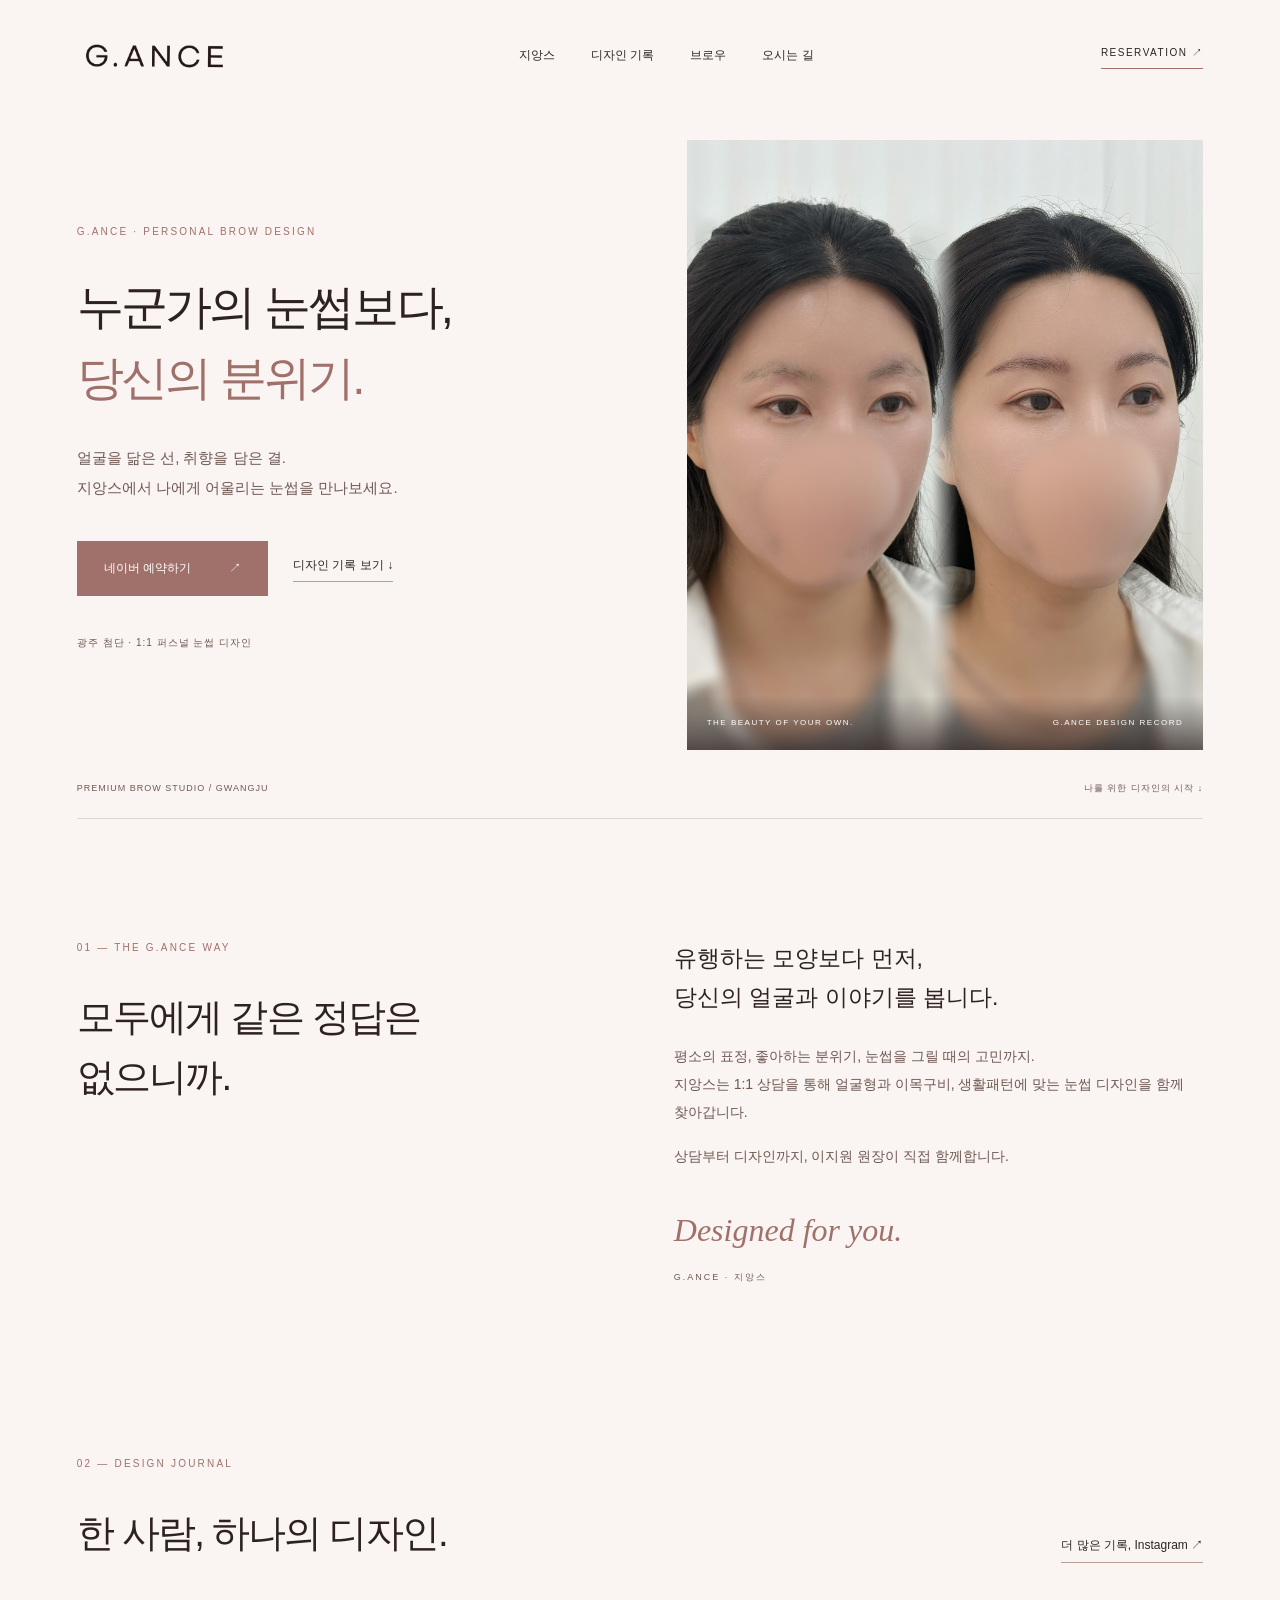
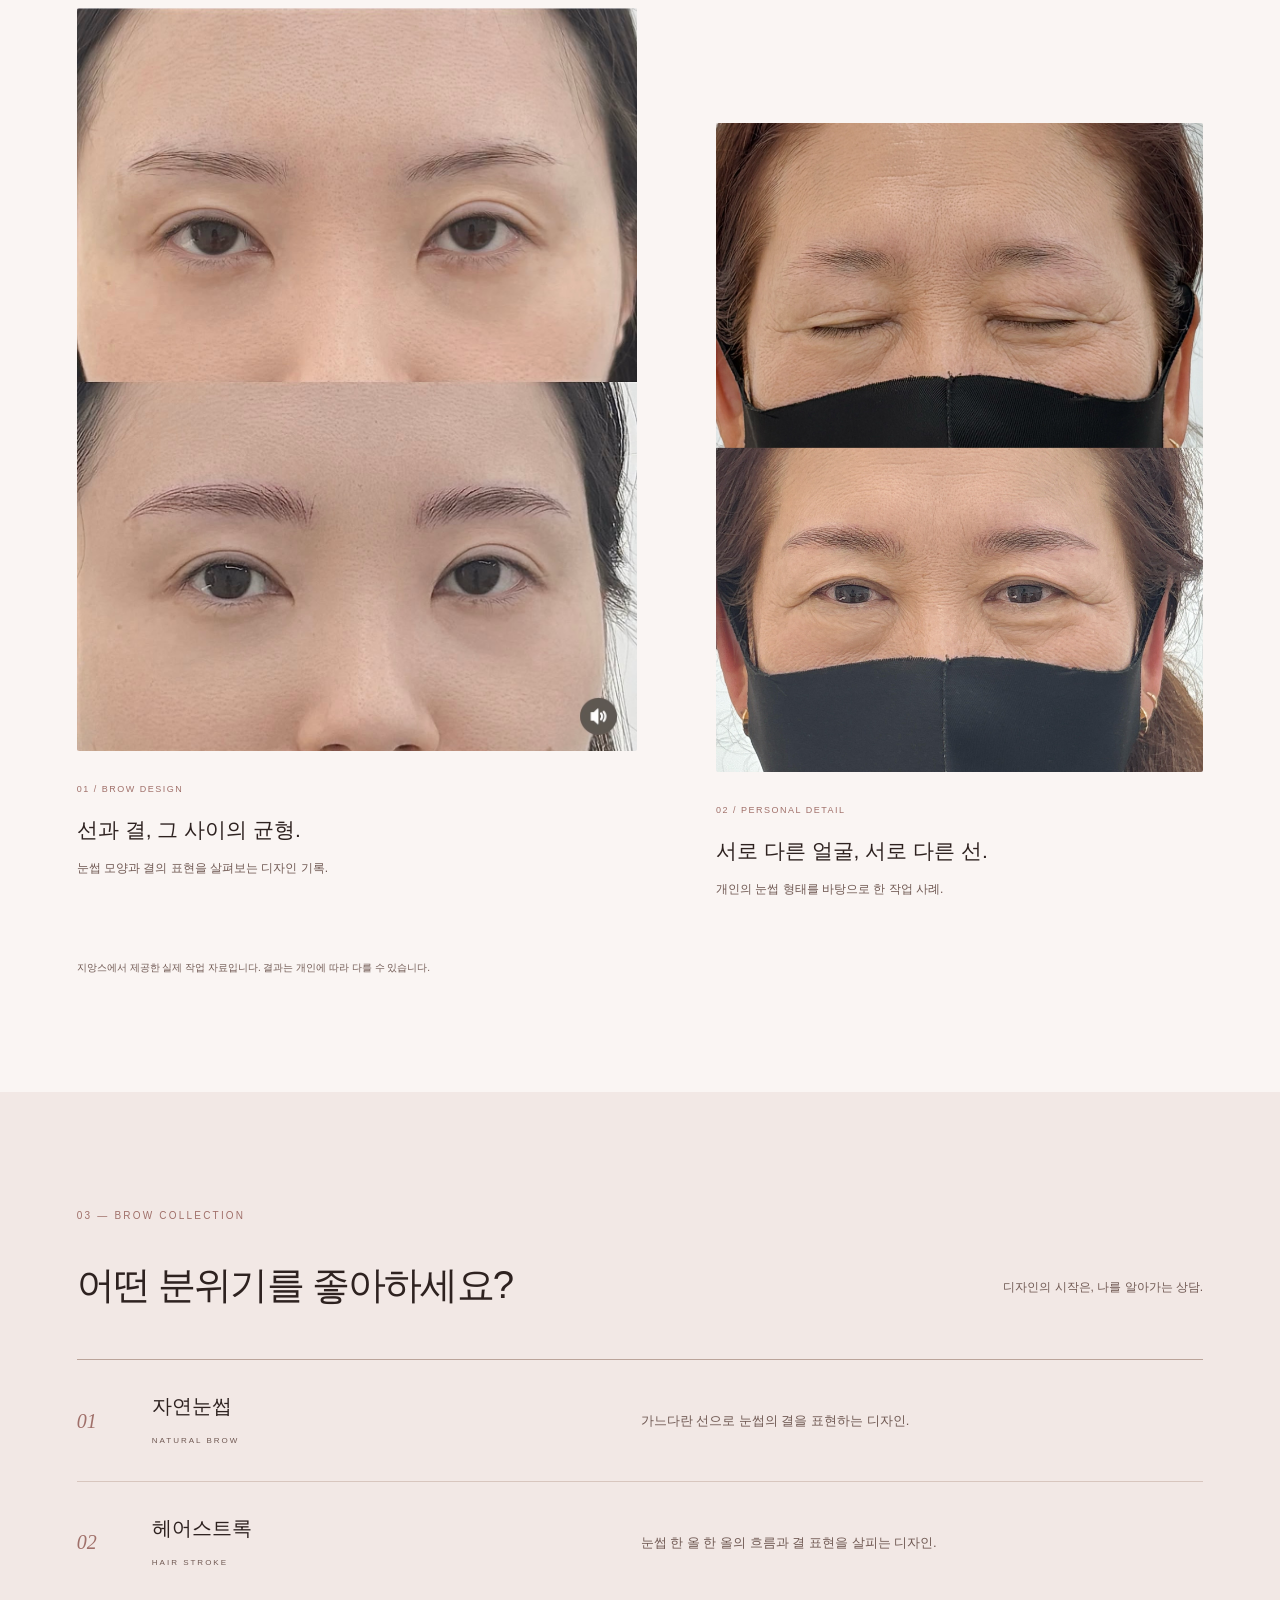
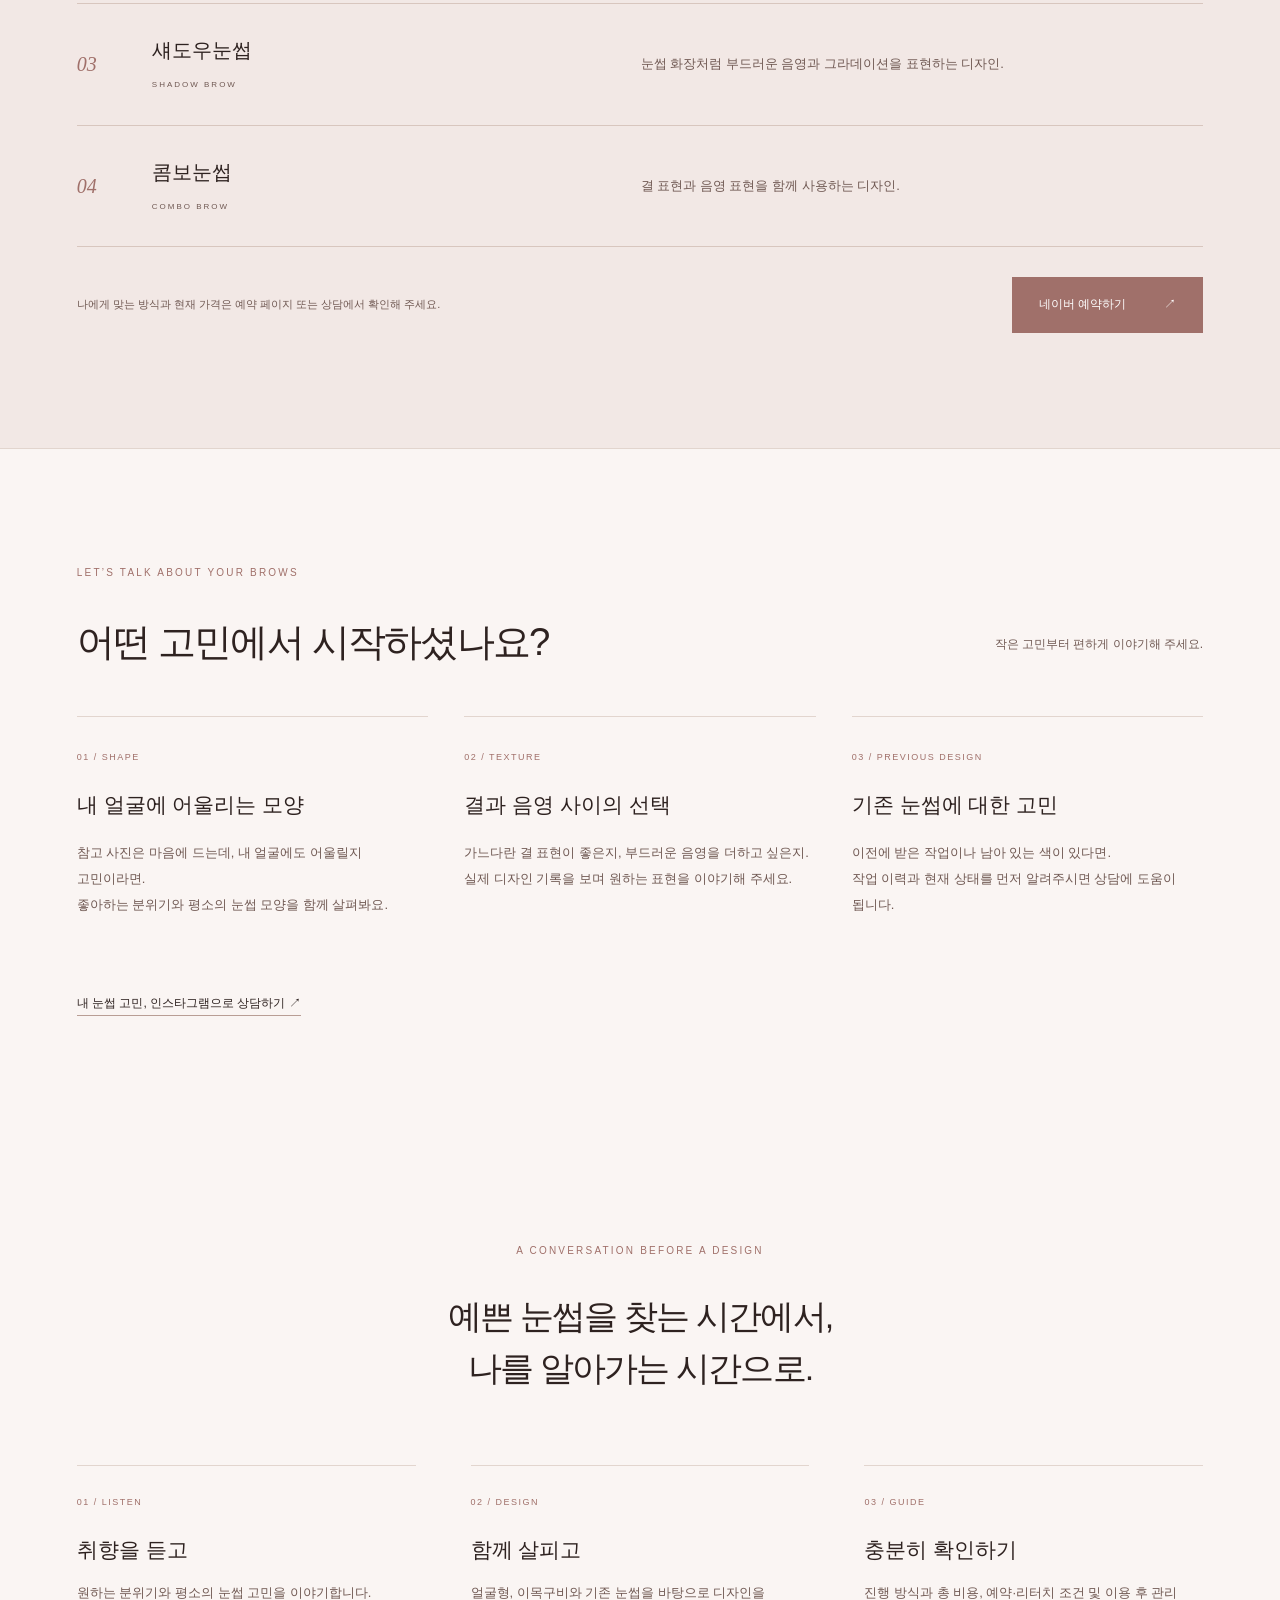
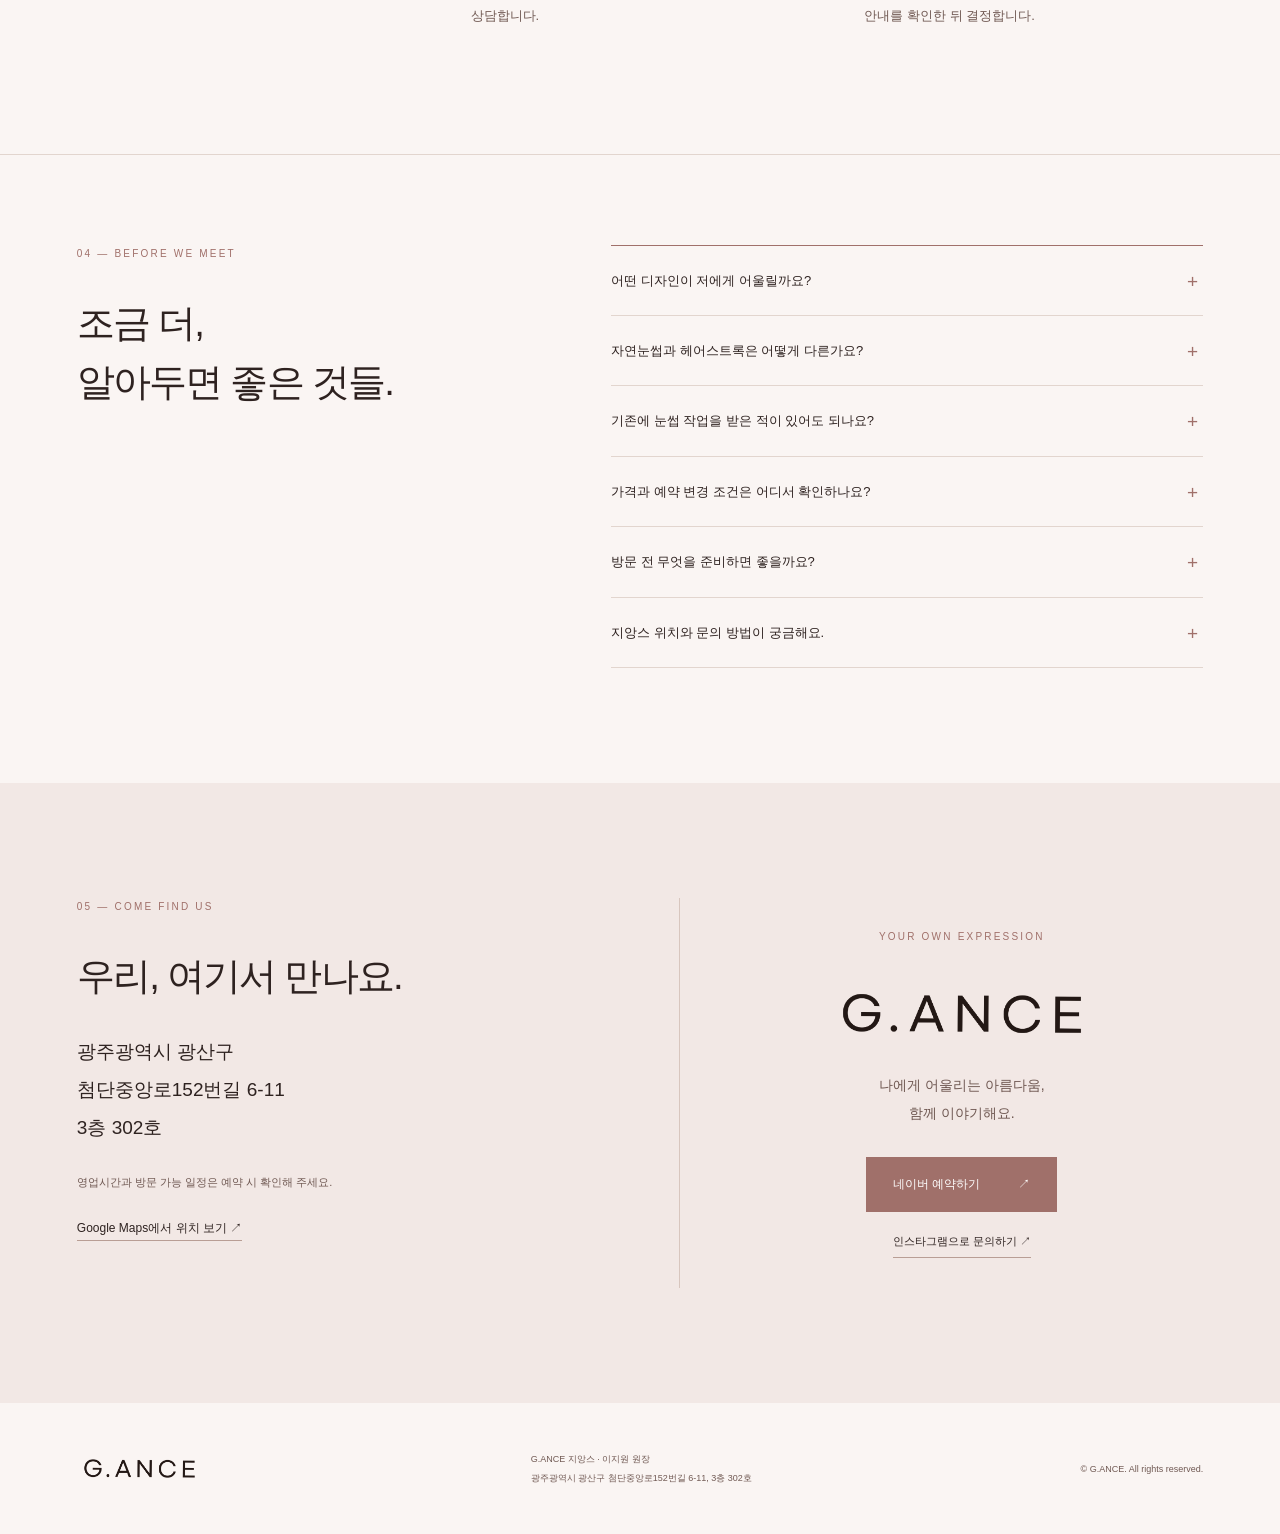
==== index.html @ 820ad2fe "Add G.ANCE website with Netlify deployment configuration" ====
<!doctype html>
<html lang="ko">
<head>
  <meta charset="utf-8">
  <meta name="viewport" content="width=device-width, initial-scale=1">
  <title>G.ANCE 지앙스 | 광주 첨단 눈썹 디자인</title>
  <meta name="description" content="광주광역시 광산구 첨단지구의 눈썹 디자인 브랜드 G.ANCE(지앙스). 자연눈썹·헤어스트록 등 디자인 소개와 실제 작업 기록, 네이버 예약 및 방문 안내를 확인하세요.">
  <!-- 공개 주소 변경 시 scripts/configure.mjs 실행 후 배포 파일 재생성 -->
  <link rel="canonical" href="https://beautiful-dasik-9523c8.netlify.app/">
  <meta property="og:type" content="website">
  <meta property="og:locale" content="ko_KR">
  <meta property="og:site_name" content="G.ANCE 지앙스">
  <meta property="og:title" content="G.ANCE 지앙스 | 광주 첨단 눈썹 디자인">
  <meta property="og:description" content="누군가의 눈썹보다, 당신의 분위기. 광주 첨단 지앙스의 실제 작업 기록과 1:1 디자인 상담 안내.">
  <meta property="og:url" content="https://beautiful-dasik-9523c8.netlify.app/">
  <meta name="twitter:card" content="summary">
  <meta name="twitter:title" content="G.ANCE 지앙스 | 광주 첨단 눈썹 디자인">
  <meta name="twitter:description" content="광주 첨단 지앙스의 브랜드 소개와 위치, 문의 안내.">
  <meta name="theme-color" content="#faf5f3">
  <link rel="icon" href="assets/images/favicon.svg" type="image/svg+xml">
  <link rel="stylesheet" href="css/style.css">
  <script src="js/main.js" defer></script>
  <script type="application/ld+json">
  {"@context":"https://schema.org","@type":"BeautySalon","name":"지앙스","alternateName":"G.ANCE","url":"https://beautiful-dasik-9523c8.netlify.app/","description":"광주광역시 광산구 첨단지구에 위치한 눈썹 디자인 및 관련 뷰티 서비스 브랜드.","address":{"@type":"PostalAddress","streetAddress":"첨단중앙로152번길 6-11, 3층 302호","addressLocality":"광산구","addressRegion":"광주광역시","addressCountry":"KR"},"sameAs":["https://www.instagram.com/g.ance_/"]}
  </script>
</head>
<body>
<a class="skip" href="#main">본문 바로가기</a>
<header class="header"><a class="wordmark" href="#" aria-label="지앙스 처음으로"><img src="assets/images/logo.png" width="1919" height="318" alt="G.ANCE 지앙스"></a><nav aria-label="주 메뉴"><a href="#about">지앙스</a><a href="#portfolio">디자인 기록</a><a href="#services">브로우</a><a href="#location">오시는 길</a></nav><a class="header-contact" href="https://m.booking.naver.com/booking/13/bizes/1305222/items/6423358" target="_blank" rel="noopener noreferrer">RESERVATION ↗</a></header>
<main id="main">
<section class="hero" aria-labelledby="hero-title"><div class="hero-copy"><p class="eyebrow">G.ANCE · PERSONAL BROW DESIGN</p><h1 id="hero-title">누군가의 눈썹보다,<br><em>당신의 분위기.</em></h1><p class="hero-intro">얼굴을 닮은 선, 취향을 담은 결.<br>지앙스에서 나에게 어울리는 눈썹을 만나보세요.</p><div class="hero-actions"><a class="button dark" href="https://m.booking.naver.com/booking/13/bizes/1305222/items/6423358" target="_blank" rel="noopener noreferrer">네이버 예약하기 <span aria-hidden="true">↗</span></a><a class="text-link" href="#portfolio">디자인 기록 보기 ↓</a></div><p class="hero-location">광주 첨단 · 1:1 퍼스널 눈썹 디자인</p></div><figure class="hero-photo"><img src="assets/images/brow-portrait.jpg" width="3442" height="4590" alt="지앙스 제공 고객 눈썹 디자인 비교 사진, 왼쪽과 오른쪽의 눈썹 모양과 결" fetchpriority="high"><figcaption><span>THE BEAUTY OF YOUR OWN.</span><span>G.ANCE DESIGN RECORD</span></figcaption></figure><div class="hero-bottom"><span>PREMIUM BROW STUDIO / GWANGJU</span><a href="#about">나를 위한 디자인의 시작 ↓</a></div></section>
<section class="section about" id="about" aria-labelledby="about-title"><div><p class="eyebrow">01 — THE G.ANCE WAY</p><h2 id="about-title">모두에게 같은 정답은<br>없으니까.</h2></div><div class="about-body"><p class="lead">유행하는 모양보다 먼저,<br>당신의 얼굴과 이야기를 봅니다.</p><p>평소의 표정, 좋아하는 분위기, 눈썹을 그릴 때의 고민까지.<br>지앙스는 1:1 상담을 통해 얼굴형과 이목구비, 생활패턴에 맞는 눈썹 디자인을 함께 찾아갑니다.</p><p>상담부터 디자인까지, 이지원 원장이 직접 함께합니다.</p><div class="about-sign">Designed for you.<span>G.ANCE · 지앙스</span></div></div></section>
<section class="section portfolio" id="portfolio" aria-labelledby="portfolio-title"><div class="section-heading"><div><p class="eyebrow">02 — DESIGN JOURNAL</p><h2 id="portfolio-title">한 사람, 하나의 디자인.</h2></div><a class="text-link" href="https://www.instagram.com/g.ance_/" target="_blank" rel="noopener noreferrer">더 많은 기록, Instagram ↗</a></div><div class="gallery"><figure class="gallery-main"><img src="assets/images/brow-main.jpg" width="1179" height="1565" alt="지앙스 제공 눈썹 디자인 비교 기록, 위아래 사진에서 확인하는 눈썹 형태와 결" loading="lazy"><figcaption><span>01 / BROW DESIGN</span><h3>선과 결, 그 사이의 균형.</h3><p>눈썹 모양과 결의 표현을 살펴보는 디자인 기록.</p></figcaption></figure><figure class="gallery-secondary"><img src="assets/images/brow-detail.jpg" width="3442" height="4590" alt="지앙스 제공 눈썹 디자인 비교 기록, 위아래 고객 사진에 담긴 눈썹 모양" loading="lazy"><figcaption><span>02 / PERSONAL DETAIL</span><h3>서로 다른 얼굴, 서로 다른 선.</h3><p>개인의 눈썹 형태를 바탕으로 한 작업 사례.</p></figcaption></figure></div><p class="section-note">지앙스에서 제공한 실제 작업 자료입니다. 결과는 개인에 따라 다를 수 있습니다.</p></section>
<section class="services-band"><div class="section services" id="services" aria-labelledby="services-title"><div class="section-heading"><div><p class="eyebrow">03 — BROW COLLECTION</p><h2 id="services-title">어떤 분위기를 좋아하세요?</h2></div><p>디자인의 시작은, 나를 알아가는 상담.</p></div><div class="service-list"><article><span class="service-number">01</span><div><h3>자연눈썹</h3><span class="service-en">NATURAL BROW</span></div><p>가느다란 선으로 눈썹의 결을 표현하는 디자인.</p></article><article><span class="service-number">02</span><div><h3>헤어스트록</h3><span class="service-en">HAIR STROKE</span></div><p>눈썹 한 올 한 올의 흐름과 결 표현을 살피는 디자인.</p></article><article><span class="service-number">03</span><div><h3>섀도우눈썹</h3><span class="service-en">SHADOW BROW</span></div><p>눈썹 화장처럼 부드러운 음영과 그라데이션을 표현하는 디자인.</p></article><article><span class="service-number">04</span><div><h3>콤보눈썹</h3><span class="service-en">COMBO BROW</span></div><p>결 표현과 음영 표현을 함께 사용하는 디자인.</p></article></div><div class="service-bottom"><p>나에게 맞는 방식과 현재 가격은 예약 페이지 또는 상담에서 확인해 주세요.</p><a class="button dark" href="https://m.booking.naver.com/booking/13/bizes/1305222/items/6423358" target="_blank" rel="noopener noreferrer">네이버 예약하기 <span aria-hidden="true">↗</span></a></div></div></section>
<section class="section consultation" aria-labelledby="consultation-title"><div class="section-heading"><div><p class="eyebrow">LET’S TALK ABOUT YOUR BROWS</p><h2 id="consultation-title">어떤 고민에서 시작하셨나요?</h2></div><p>작은 고민부터 편하게 이야기해 주세요.</p></div><div class="concern-grid"><article><span>01 / SHAPE</span><h3>내 얼굴에 어울리는 모양</h3><p>참고 사진은 마음에 드는데, 내 얼굴에도 어울릴지 고민이라면.<br>좋아하는 분위기와 평소의 눈썹 모양을 함께 살펴봐요.</p></article><article><span>02 / TEXTURE</span><h3>결과 음영 사이의 선택</h3><p>가느다란 결 표현이 좋은지, 부드러운 음영을 더하고 싶은지.<br>실제 디자인 기록을 보며 원하는 표현을 이야기해 주세요.</p></article><article><span>03 / PREVIOUS DESIGN</span><h3>기존 눈썹에 대한 고민</h3><p>이전에 받은 작업이나 남아 있는 색이 있다면.<br>작업 이력과 현재 상태를 먼저 알려주시면 상담에 도움이 됩니다.</p></article></div><a class="text-link" href="https://www.instagram.com/g.ance_/" target="_blank" rel="noopener noreferrer">내 눈썹 고민, 인스타그램으로 상담하기 ↗</a></section>
<section class="section approach" aria-labelledby="approach-title"><p class="eyebrow">A CONVERSATION BEFORE A DESIGN</p><h2 id="approach-title">예쁜 눈썹을 찾는 시간에서,<br>나를 알아가는 시간으로.</h2><div class="steps"><article><span>01 / LISTEN</span><h3>취향을 듣고</h3><p>원하는 분위기와 평소의 눈썹 고민을 이야기합니다.</p></article><article><span>02 / DESIGN</span><h3>함께 살피고</h3><p>얼굴형, 이목구비와 기존 눈썹을 바탕으로 디자인을 상담합니다.</p></article><article><span>03 / GUIDE</span><h3>충분히 확인하기</h3><p>진행 방식과 총 비용, 예약·리터치 조건 및 이용 후 관리 안내를 확인한 뒤 결정합니다.</p></article></div></section>
<section class="section faq" id="faq" aria-labelledby="faq-title"><div><p class="eyebrow">04 — BEFORE WE MEET</p><h2 id="faq-title">조금 더,<br>알아두면 좋은 것들.</h2></div><div class="faq-list"><details><summary>어떤 디자인이 저에게 어울릴까요?</summary><p>원하는 분위기와 평소 눈썹 고민을 알려주세요. 얼굴형과 이목구비, 기존 눈썹을 함께 살펴 1:1 상담으로 디자인을 제안합니다.</p></details><details><summary>자연눈썹과 헤어스트록은 어떻게 다른가요?</summary><p>지앙스의 서비스 안내에서는 모두 결을 표현하는 디자인으로 소개합니다. 도구와 구체적인 표현 방식, 나에게 적합한 방식은 실제 작업 예시와 함께 상담에서 확인해 주세요.</p></details><details><summary>기존에 눈썹 작업을 받은 적이 있어도 되나요?</summary><p>기존 작업 이력과 현재 눈썹 상태를 상담 시 알려주세요. 가능 여부와 진행 범위는 상태를 확인한 후 안내받으실 수 있습니다.</p></details><details><summary>가격과 예약 변경 조건은 어디서 확인하나요?</summary><p>네이버 예약 페이지와 공식 인스타그램에서 현재 가격 및 예약 가능 일정을 확인해 주세요. 예약금, 변경·취소와 리터치 조건은 예약 확정 전에 확인해 주세요.</p></details><details><summary>방문 전 무엇을 준비하면 좋을까요?</summary><p>평소 눈썹 고민, 원하는 디자인 참고 사진과 기존 작업 이력을 정리해 주세요. 방문 전 준비사항과 예상 소요시간은 예약 시 문의하실 수 있습니다.</p></details><details><summary>지앙스 위치와 문의 방법이 궁금해요.</summary><p>광주광역시 광산구 첨단중앙로152번길 6-11, 3층 302호입니다. 네이버 예약 또는 인스타그램 @g.ance_ DM으로 연락하실 수 있습니다. 방문 전 운영 일정을 확인해 주세요.</p></details></div></section>
<section class="location-band"><div class="section location" id="location" aria-labelledby="location-title"><div><p class="eyebrow">05 — COME FIND US</p><h2 id="location-title">우리, 여기서 만나요.</h2><address>광주광역시 광산구<br>첨단중앙로152번길 6-11<br><strong>3층 302호</strong></address><p class="visit-note">영업시간과 방문 가능 일정은 예약 시 확인해 주세요.</p><a class="text-link" href="https://www.google.com/maps/place/지앙스/" target="_blank" rel="noopener noreferrer">Google Maps에서 위치 보기 ↗</a></div><div class="visit-panel"><p class="eyebrow">YOUR OWN EXPRESSION</p><img src="assets/images/logo.png" width="1919" height="318" alt="G.ANCE"><p>나에게 어울리는 아름다움,<br>함께 이야기해요.</p><a class="button dark" href="https://m.booking.naver.com/booking/13/bizes/1305222/items/6423358" target="_blank" rel="noopener noreferrer">네이버 예약하기 <span aria-hidden="true">↗</span></a><a class="text-link" href="https://www.instagram.com/g.ance_/" target="_blank" rel="noopener noreferrer">인스타그램으로 문의하기 ↗</a></div></div></section>
</main><footer><a class="wordmark" href="#" aria-label="지앙스 처음으로"><img src="assets/images/logo.png" width="1919" height="318" alt="G.ANCE 지앙스"></a><div><p>G.ANCE 지앙스 · 이지원 원장</p><p>광주광역시 광산구 첨단중앙로152번길 6-11, 3층 302호</p></div><span>© G.ANCE. All rights reserved.</span></footer><div class="mobile-contact"><a href="https://www.instagram.com/g.ance_/" target="_blank" rel="noopener noreferrer">상담 문의 ↗</a><a href="https://m.booking.naver.com/booking/13/bizes/1305222/items/6423358" target="_blank" rel="noopener noreferrer">네이버 예약 ↗</a></div>
</body>
</html>
---- css/style.css ----
:root{--paper:#faf5f3;--ink:#2e2220;--muted:#705953;--line:#e2d5ce;--rose:#a0706a;--blush:#f2e8e5}*{box-sizing:border-box}html{scroll-behavior:smooth;scroll-padding-top:30px}body{margin:0;background:var(--paper);color:var(--ink);font-family:-apple-system,BlinkMacSystemFont,"Apple SD Gothic Neo","Malgun Gothic",sans-serif;line-height:1.8;word-break:keep-all;-webkit-font-smoothing:antialiased}a{color:inherit;text-decoration:none}a:hover{text-decoration:underline;text-underline-offset:6px}a:focus-visible,summary:focus-visible{outline:2px solid var(--rose);outline-offset:6px}img{display:block;max-width:100%;height:auto}.skip{position:fixed;top:-100px;left:20px;background:var(--ink);color:white;padding:10px;z-index:10}.skip:focus{top:10px}.header{max-width:1600px;margin:auto;min-height:112px;padding:28px 6%;display:flex;align-items:center;justify-content:space-between;gap:32px}.wordmark{display:block;width:155px;flex-shrink:0}.header nav{display:flex;gap:36px;font-size:12px}.header-contact{font-size:10px;letter-spacing:1.5px;border-bottom:1px solid var(--rose);padding-bottom:6px}.hero{max-width:1600px;margin:auto;padding:28px 6% 0;display:grid;grid-template-columns:1.05fr 1fr;gap:30px 6%}.hero-copy{align-self:center;padding:50px 0 65px}.eyebrow{font-size:10px;letter-spacing:2.2px;color:var(--rose);font-weight:500;margin:0 0 30px}h1{font-size:clamp(35px,3.7vw,58px);font-weight:400;line-height:1.5;letter-spacing:-2.8px;margin:0 0 30px}h1 em{font-style:normal;color:var(--rose)}.hero-intro{font-size:15px;color:var(--muted);line-height:2}.hero-actions{display:flex;align-items:center;gap:25px;margin-top:38px}.button{display:inline-flex;align-items:center;justify-content:space-between;gap:38px;padding:16px 26px;font-size:12px;border:1px solid var(--rose);transition:background .2s}.dark{background:var(--rose);color:#fff}.dark:hover{background:#865b56;text-decoration:none}.text-link{font-size:12px;border-bottom:1px solid #b99e95;padding-bottom:5px}.hero-location{margin:38px 0 0;font-size:10px;color:var(--muted);letter-spacing:1px}.hero-photo{margin:0;position:relative;background:var(--blush)}.hero-photo>img{width:100%;height:610px;object-fit:cover}.hero-photo figcaption{position:absolute;bottom:0;left:0;right:0;display:flex;justify-content:space-between;gap:10px;padding:20px;color:#fff;font-size:8px;letter-spacing:1.5px;background:linear-gradient(transparent,#2e2220b3)}.hero-bottom{grid-column:1/-1;display:flex;justify-content:space-between;border-bottom:1px solid var(--line);font-size:9px;letter-spacing:1px;color:var(--muted);padding:0 0 22px}.section{max-width:1600px;margin:auto;padding:115px 6%}h2{font-size:clamp(29px,3vw,43px);line-height:1.55;font-weight:400;letter-spacing:-1.8px;margin:0 0 28px}h3{font-weight:400;font-size:20px;margin:0}p{margin:0 0 16px}.about{display:grid;grid-template-columns:1fr 1fr;gap:6%;padding-top:120px;padding-bottom:120px}.about-body>p{font-size:14px;line-height:2;color:var(--muted)}.about-body .lead{font-size:23px;color:var(--ink);line-height:1.7;margin-bottom:25px}.about-sign{font-family:Georgia,serif;font-size:32px;font-style:italic;margin-top:32px;color:var(--rose)}.about-sign span{display:block;font-family:Arial,sans-serif;font-size:9px;font-style:normal;letter-spacing:2px;margin-top:9px;color:var(--muted)}.portfolio{padding-top:50px}.section-heading{display:flex;justify-content:space-between;align-items:end;gap:30px;margin-bottom:45px}.section-heading h2{margin-bottom:0}.section-heading>p{font-size:12px;color:var(--muted)}.gallery{display:grid;grid-template-columns:1.15fr 1fr;gap:7%;align-items:start}.gallery figure{margin:0}.gallery-secondary{padding-top:115px}.gallery img{width:100%;border-radius:2px}.gallery figcaption{padding:22px 0}.gallery figcaption>span{font-size:9px;letter-spacing:1.5px;color:var(--rose)}.gallery h3{font-size:21px;margin:9px 0}.gallery p{font-size:12px;color:var(--muted)}.section-note{font-size:10px;color:var(--muted);margin:20px 0 0}.services-band,.location-band{background:var(--blush)}.service-list{border-top:1px solid #bba49a}.service-list article{display:grid;grid-template-columns:55px 1fr 1.2fr;gap:20px;padding:28px 0;border-bottom:1px solid #d8c6be;align-items:center}.service-number{font-family:Georgia,serif;font-style:italic;font-size:20px;color:var(--rose)}.service-en{font-size:8px;letter-spacing:2px;color:var(--muted)}.service-list p{font-size:13px;color:var(--muted);margin:0}.service-bottom{display:flex;justify-content:space-between;align-items:center;gap:30px;margin-top:30px}.service-bottom p{font-size:11px;color:var(--muted);margin:0}.approach{text-align:center;padding-top:110px;padding-bottom:110px}.approach h2{font-size:34px}.steps{display:grid;grid-template-columns:repeat(3,1fr);text-align:left;gap:55px;margin-top:70px}.steps article{border-top:1px solid var(--line);padding-top:20px}.steps span{font-size:9px;letter-spacing:1.5px;color:var(--rose)}.steps h3{font-size:21px;margin:16px 0 12px}.steps p{font-size:13px;color:var(--muted)}.faq{display:grid;grid-template-columns:1fr 1.3fr;gap:7%;border-top:1px solid var(--line);padding-top:90px}.faq-list{border-top:1px solid var(--rose)}details{border-bottom:1px solid var(--line)}summary{position:relative;list-style:none;cursor:pointer;font-size:13px;padding:23px 30px 23px 0}summary::-webkit-details-marker{display:none}summary:after{content:'+';position:absolute;right:5px;top:19px;font-size:19px;color:var(--rose)}details[open] summary:after{content:'−'}details p{font-size:12px;color:var(--muted);padding:0 25px 22px 0;margin:0}.location{display:grid;grid-template-columns:1fr 1fr;gap:7%}address{font-style:normal;font-size:19px;line-height:2}address strong{font-weight:400}.visit-note{font-size:11px;color:var(--muted);margin:26px 0 20px}.visit-panel{display:flex;align-items:center;justify-content:center;flex-direction:column;padding:30px 0 30px 40px;border-left:1px solid #d8c6be;text-align:center}.visit-panel img{width:270px;margin:15px 0 35px}.visit-panel>p:not(.eyebrow){font-size:14px;line-height:2;color:var(--muted);margin-bottom:30px}.visit-panel>.text-link{margin-top:20px;font-size:11px}footer{max-width:1600px;margin:auto;display:flex;align-items:center;justify-content:space-between;gap:30px;padding:45px 6%}footer .wordmark{width:125px}footer p,footer>span{font-size:9px;color:var(--muted);margin:3px 0}.mobile-contact{display:none}@media(min-width:1600px){.section,.hero,.header,footer{padding-left:96px;padding-right:96px}}@media(max-width:1000px){.header nav{gap:23px}.hero{gap:25px 4%}.hero-photo>img{height:530px}h1{font-size:40px}.hero-actions{flex-wrap:wrap;gap:18px}.section{padding-top:80px;padding-bottom:80px}.gallery{gap:35px}.gallery-secondary{padding-top:80px}.about-body .lead{font-size:21px}.steps{gap:30px}.service-list article{grid-template-columns:35px 1fr 1.2fr}}@media(max-width:650px){.header{min-height:80px;padding:24px 6%;flex-wrap:wrap;gap:22px}.wordmark{width:125px}.header-contact{font-size:8px;margin-left:auto}.header nav{order:3;width:100%;justify-content:space-between;font-size:11px;gap:12px;padding-top:12px;border-top:1px solid var(--line)}.hero{grid-template-columns:1fr;padding-top:10px;gap:28px}.hero-copy{padding:25px 0 8px}.eyebrow{font-size:8px;letter-spacing:1.7px;margin-bottom:23px}h1{font-size:39px;letter-spacing:-2px;margin-bottom:22px}.hero-intro{font-size:13px}.hero-actions{margin-top:25px;gap:20px}.button{padding:14px 20px;font-size:12px;gap:24px}.text-link{font-size:11px}.hero-location{margin-top:24px;font-size:9px}.hero-photo>img{height:auto;width:100%}.hero-photo figcaption{padding:15px;font-size:6px}.hero-bottom{font-size:7px;gap:20px;padding-bottom:18px;letter-spacing:.5px}.section{padding:65px 6%}.about,.faq,.location{grid-template-columns:1fr;gap:26px}h2{font-size:29px;letter-spacing:-1.3px}.about-body .lead{font-size:21px}.about-body>p{font-size:13px}.about-sign{font-size:28px}.portfolio{padding-top:20px}.section-heading{display:block;margin-bottom:28px}.section-heading>.text-link{display:inline-block;margin-top:20px}.section-heading>p{margin-top:18px}.gallery{grid-template-columns:1fr;gap:25px}.gallery-secondary{padding-top:0}.gallery img{max-height:none}.gallery h3{font-size:19px}.gallery figcaption{padding-top:16px}.service-list article{grid-template-columns:22px 1fr;gap:10px 20px;padding:24px 0}.service-list article>p{grid-column:2;font-size:12px;margin-top:5px}.service-list h3{font-size:19px}.service-bottom{display:block}.service-bottom .button{margin-top:22px}.approach h2{font-size:27px}.steps{grid-template-columns:1fr;gap:20px;margin-top:38px}.steps h3{font-size:20px;margin-top:9px}.steps p{font-size:12px}.faq h2 br{display:none}.faq{gap:15px}summary{font-size:12px}.location{gap:42px}.visit-panel{border-left:0;border-top:1px solid #d8c6be;padding:40px 0 0}.visit-panel img{width:220px}address{font-size:18px}footer{flex-wrap:wrap;padding:35px 6% 110px;gap:20px}footer .wordmark{width:105px}footer>div{flex-basis:100%;order:3}footer>span{font-size:8px}.mobile-contact{display:grid;grid-template-columns:1fr 1.5fr;position:fixed;bottom:0;left:0;right:0;z-index:5;background:var(--paper);box-shadow:0 -3px 20px #2e22200d}.mobile-contact a{text-align:center;font-size:12px;padding:15px 12px calc(15px + env(safe-area-inset-bottom))}.mobile-contact a:last-child{background:var(--rose);color:#fff}}@media(prefers-reduced-motion:reduce){html{scroll-behavior:auto}*{transition:none!important}}
/* Consultation content adapted from the supplied landing-page source. */
.consultation{border-top:1px solid var(--line)}
.concern-grid{display:grid;grid-template-columns:repeat(3,minmax(0,1fr));gap:36px;margin-bottom:30px}
.concern-grid article{padding:24px 0;border-top:1px solid var(--line)}
.concern-grid span{font-size:9px;letter-spacing:1.5px;color:var(--rose)}
.concern-grid h3{font-size:21px;margin:16px 0}
.concern-grid p{font-size:13px;line-height:2;color:var(--muted)}
@media(max-width:650px){.concern-grid{grid-template-columns:1fr;gap:0;margin-bottom:10px}.concern-grid h3{font-size:20px}.concern-grid p{font-size:12px}}
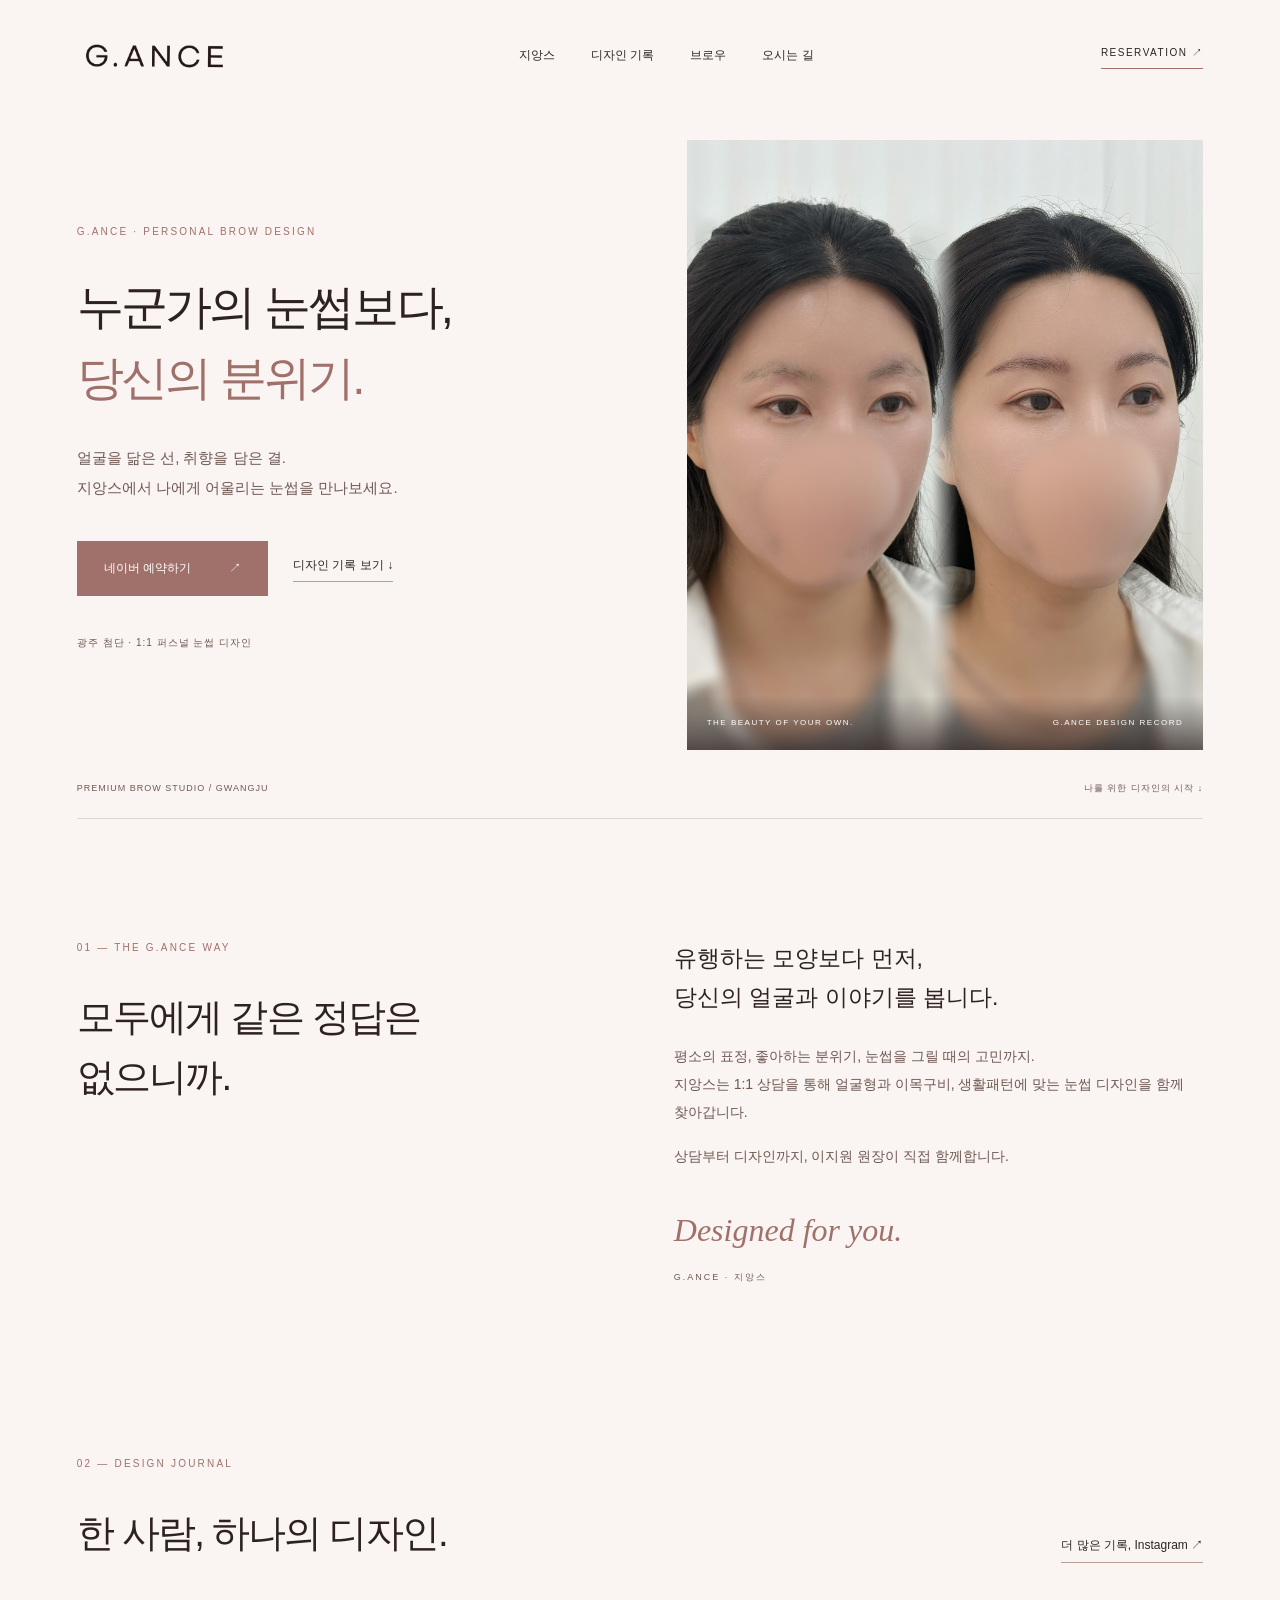
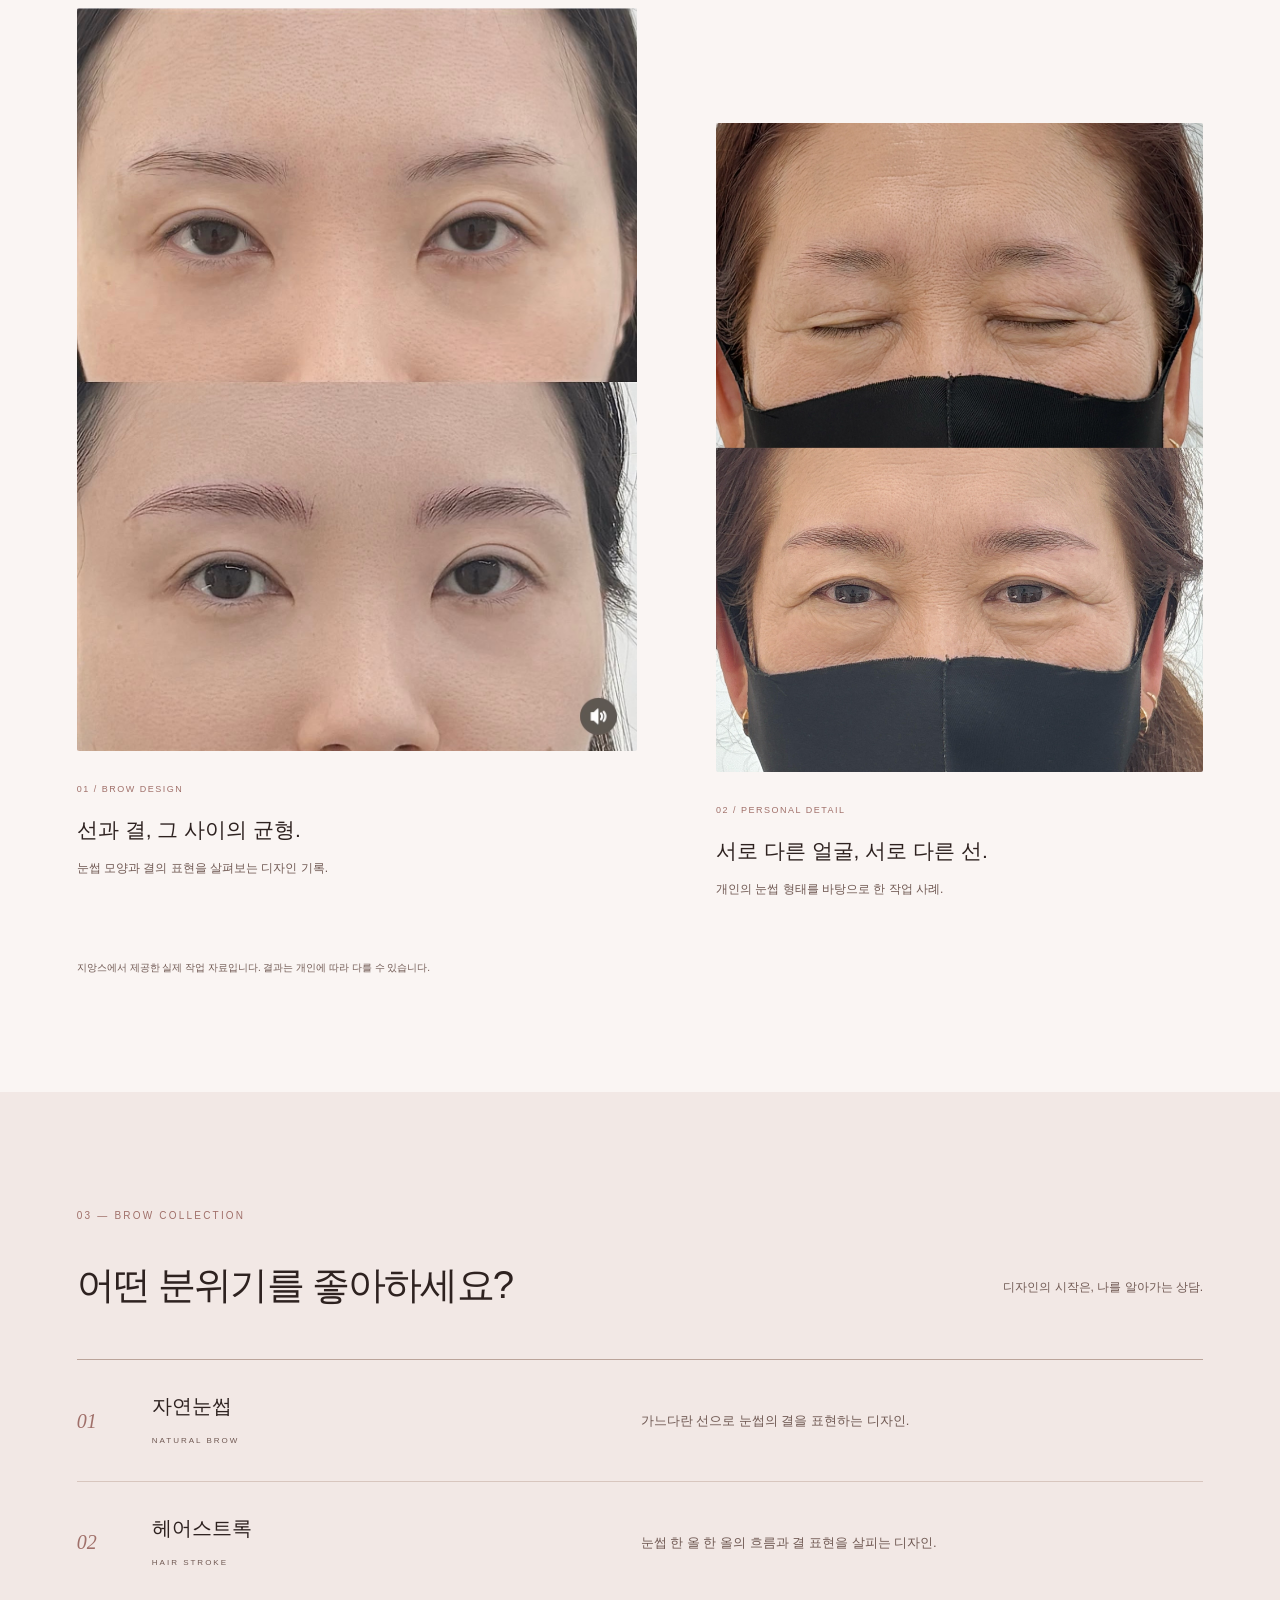
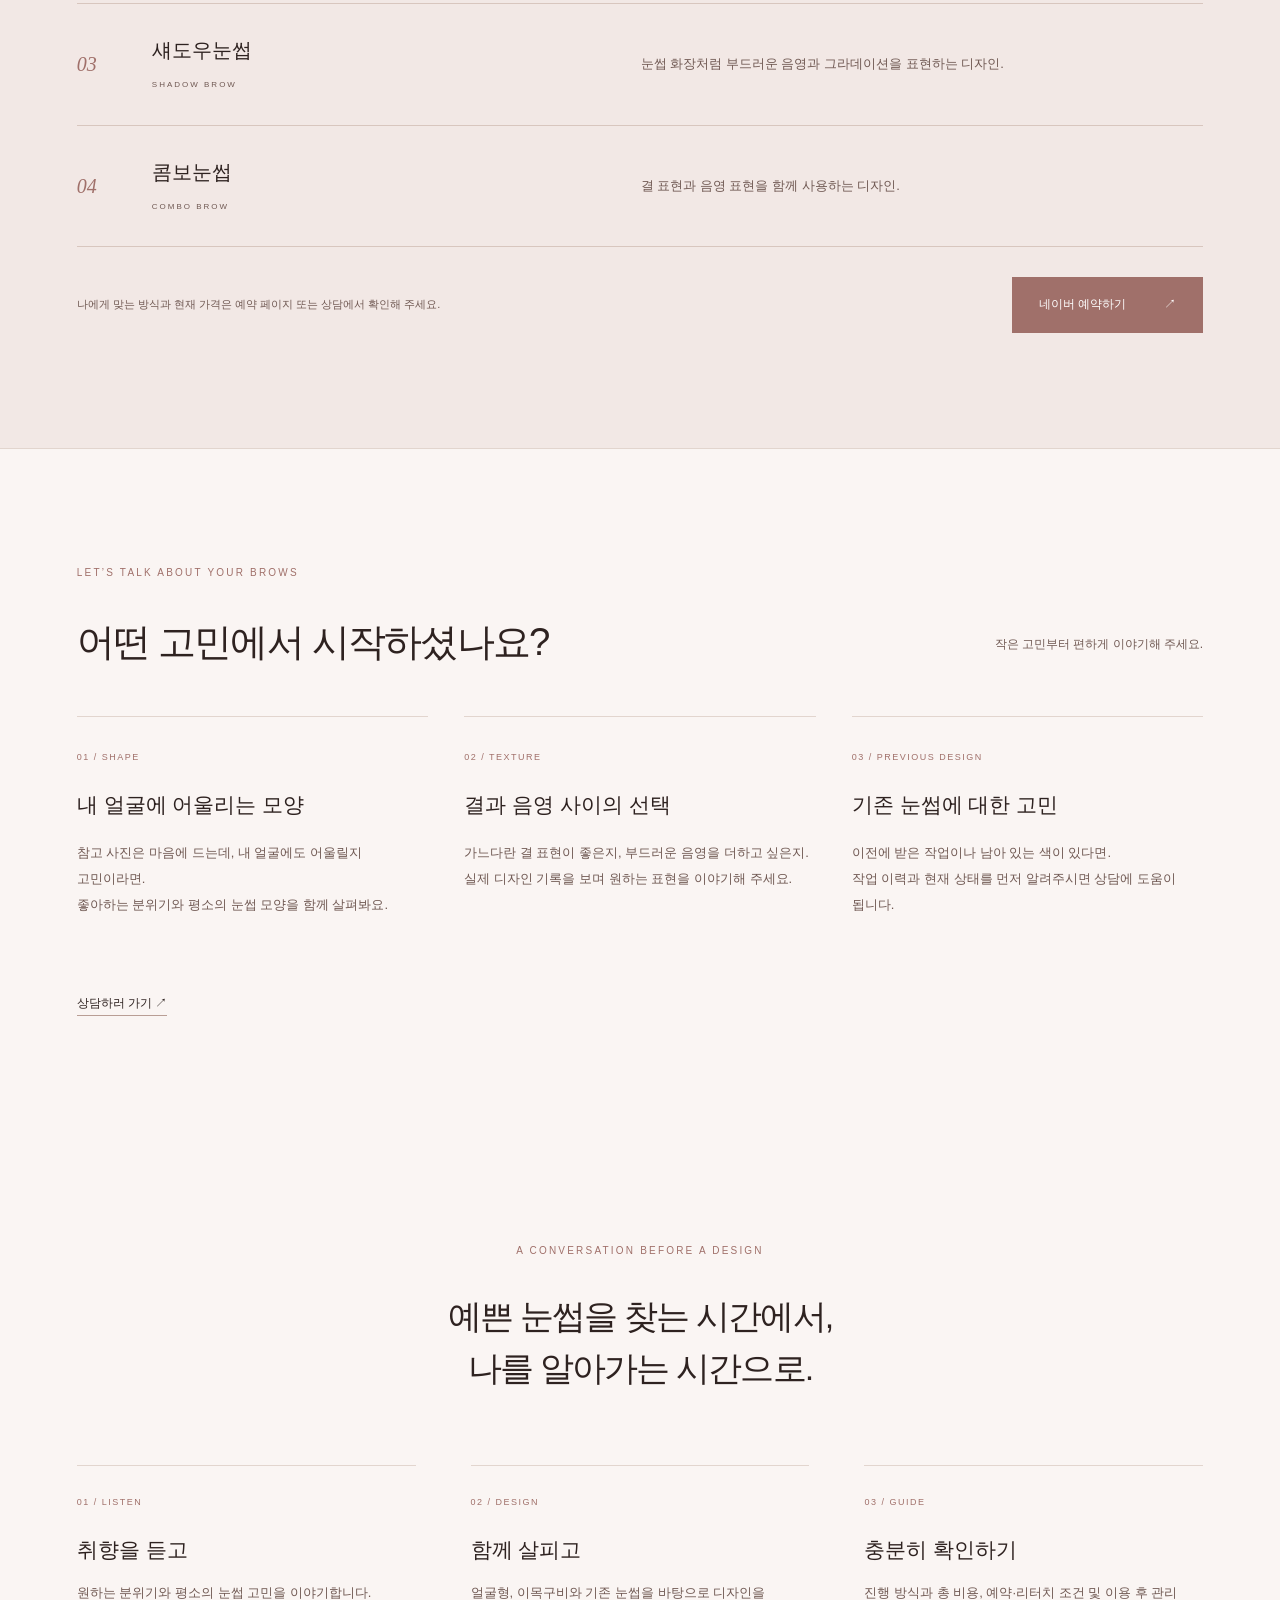
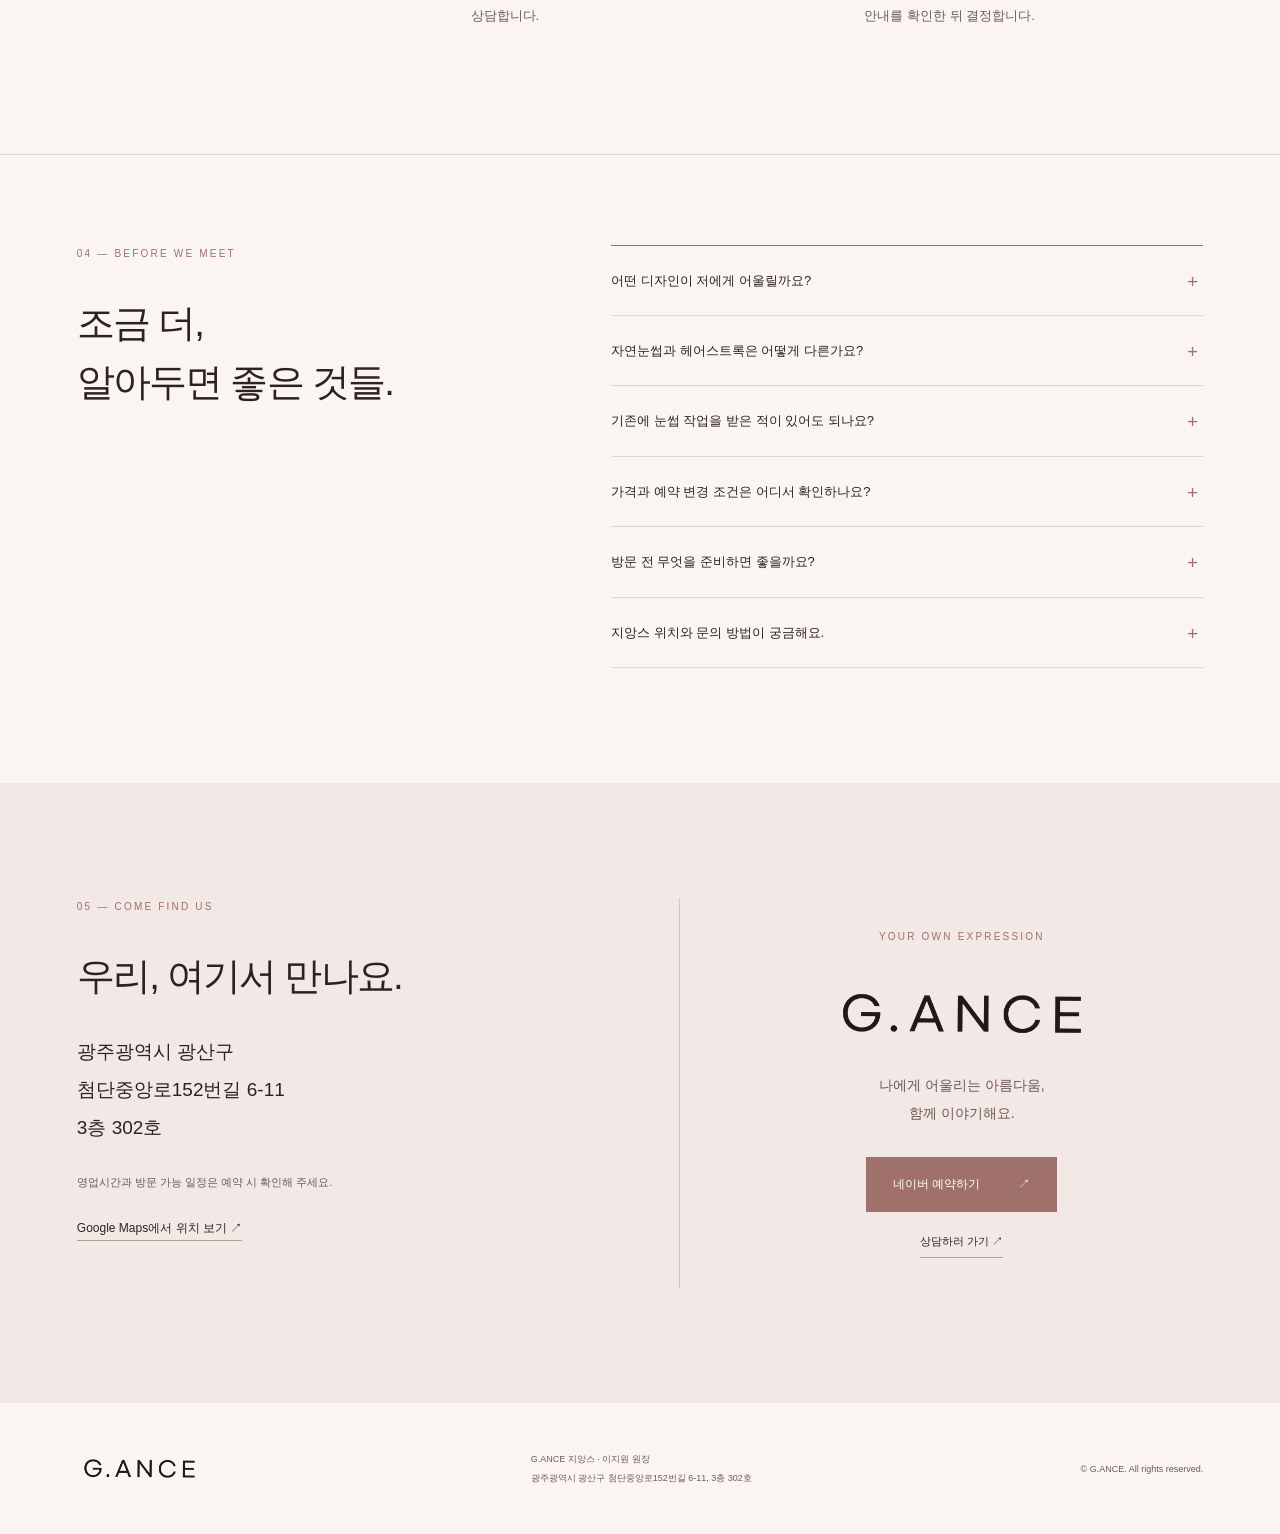
==== commit 6ad603e5: "Update Naver booking and Kakao consultation links" ====
--- a/index.html
+++ b/index.html
@@ -6,13 +6,13 @@
   <title>G.ANCE 지앙스 | 광주 첨단 눈썹 디자인</title>
   <meta name="description" content="광주광역시 광산구 첨단지구의 눈썹 디자인 브랜드 G.ANCE(지앙스). 자연눈썹·헤어스트록 등 디자인 소개와 실제 작업 기록, 네이버 예약 및 방문 안내를 확인하세요.">
   <!-- 공개 주소 변경 시 scripts/configure.mjs 실행 후 배포 파일 재생성 -->
-  <link rel="canonical" href="https://beautiful-dasik-9523c8.netlify.app/">
+  <link rel="canonical" href="https://gance-web.netlify.app/">
   <meta property="og:type" content="website">
   <meta property="og:locale" content="ko_KR">
   <meta property="og:site_name" content="G.ANCE 지앙스">
   <meta property="og:title" content="G.ANCE 지앙스 | 광주 첨단 눈썹 디자인">
   <meta property="og:description" content="누군가의 눈썹보다, 당신의 분위기. 광주 첨단 지앙스의 실제 작업 기록과 1:1 디자인 상담 안내.">
-  <meta property="og:url" content="https://beautiful-dasik-9523c8.netlify.app/">
+  <meta property="og:url" content="https://gance-web.netlify.app/">
   <meta name="twitter:card" content="summary">
   <meta name="twitter:title" content="G.ANCE 지앙스 | 광주 첨단 눈썹 디자인">
   <meta name="twitter:description" content="광주 첨단 지앙스의 브랜드 소개와 위치, 문의 안내.">
@@ -21,21 +21,21 @@
   <link rel="stylesheet" href="css/style.css">
   <script src="js/main.js" defer></script>
   <script type="application/ld+json">
-  {"@context":"https://schema.org","@type":"BeautySalon","name":"지앙스","alternateName":"G.ANCE","url":"https://beautiful-dasik-9523c8.netlify.app/","description":"광주광역시 광산구 첨단지구에 위치한 눈썹 디자인 및 관련 뷰티 서비스 브랜드.","address":{"@type":"PostalAddress","streetAddress":"첨단중앙로152번길 6-11, 3층 302호","addressLocality":"광산구","addressRegion":"광주광역시","addressCountry":"KR"},"sameAs":["https://www.instagram.com/g.ance_/"]}
+  {"@context":"https://schema.org","@type":"BeautySalon","name":"지앙스","alternateName":"G.ANCE","url":"https://gance-web.netlify.app/","description":"광주광역시 광산구 첨단지구에 위치한 눈썹 디자인 및 관련 뷰티 서비스 브랜드.","address":{"@type":"PostalAddress","streetAddress":"첨단중앙로152번길 6-11, 3층 302호","addressLocality":"광산구","addressRegion":"광주광역시","addressCountry":"KR"},"sameAs":["https://www.instagram.com/g.ance_/","https://pf.kakao.com/_ZJhdn"]}
   </script>
 </head>
 <body>
 <a class="skip" href="#main">본문 바로가기</a>
-<header class="header"><a class="wordmark" href="#" aria-label="지앙스 처음으로"><img src="assets/images/logo.png" width="1919" height="318" alt="G.ANCE 지앙스"></a><nav aria-label="주 메뉴"><a href="#about">지앙스</a><a href="#portfolio">디자인 기록</a><a href="#services">브로우</a><a href="#location">오시는 길</a></nav><a class="header-contact" href="https://m.booking.naver.com/booking/13/bizes/1305222/items/6423358" target="_blank" rel="noopener noreferrer">RESERVATION ↗</a></header>
+<header class="header"><a class="wordmark" href="#" aria-label="지앙스 처음으로"><img src="assets/images/logo.png" width="1919" height="318" alt="G.ANCE 지앙스"></a><nav aria-label="주 메뉴"><a href="#about">지앙스</a><a href="#portfolio">디자인 기록</a><a href="#services">브로우</a><a href="#location">오시는 길</a></nav><a class="header-contact" href="https://m.place.naver.com/place/2097296952/ticket?entry=pll&amp;abtExp=N-RES-UX-26%3A1&amp;bk_query=%EC%A7%80%EC%95%99%EC%8A%A4" target="_blank" rel="noopener noreferrer">RESERVATION ↗</a></header>
 <main id="main">
-<section class="hero" aria-labelledby="hero-title"><div class="hero-copy"><p class="eyebrow">G.ANCE · PERSONAL BROW DESIGN</p><h1 id="hero-title">누군가의 눈썹보다,<br><em>당신의 분위기.</em></h1><p class="hero-intro">얼굴을 닮은 선, 취향을 담은 결.<br>지앙스에서 나에게 어울리는 눈썹을 만나보세요.</p><div class="hero-actions"><a class="button dark" href="https://m.booking.naver.com/booking/13/bizes/1305222/items/6423358" target="_blank" rel="noopener noreferrer">네이버 예약하기 <span aria-hidden="true">↗</span></a><a class="text-link" href="#portfolio">디자인 기록 보기 ↓</a></div><p class="hero-location">광주 첨단 · 1:1 퍼스널 눈썹 디자인</p></div><figure class="hero-photo"><img src="assets/images/brow-portrait.jpg" width="3442" height="4590" alt="지앙스 제공 고객 눈썹 디자인 비교 사진, 왼쪽과 오른쪽의 눈썹 모양과 결" fetchpriority="high"><figcaption><span>THE BEAUTY OF YOUR OWN.</span><span>G.ANCE DESIGN RECORD</span></figcaption></figure><div class="hero-bottom"><span>PREMIUM BROW STUDIO / GWANGJU</span><a href="#about">나를 위한 디자인의 시작 ↓</a></div></section>
+<section class="hero" aria-labelledby="hero-title"><div class="hero-copy"><p class="eyebrow">G.ANCE · PERSONAL BROW DESIGN</p><h1 id="hero-title">누군가의 눈썹보다,<br><em>당신의 분위기.</em></h1><p class="hero-intro">얼굴을 닮은 선, 취향을 담은 결.<br>지앙스에서 나에게 어울리는 눈썹을 만나보세요.</p><div class="hero-actions"><a class="button dark" href="https://m.place.naver.com/place/2097296952/ticket?entry=pll&amp;abtExp=N-RES-UX-26%3A1&amp;bk_query=%EC%A7%80%EC%95%99%EC%8A%A4" target="_blank" rel="noopener noreferrer">네이버 예약하기 <span aria-hidden="true">↗</span></a><a class="text-link" href="#portfolio">디자인 기록 보기 ↓</a></div><p class="hero-location">광주 첨단 · 1:1 퍼스널 눈썹 디자인</p></div><figure class="hero-photo"><img src="assets/images/brow-portrait.jpg" width="3442" height="4590" alt="지앙스 제공 고객 눈썹 디자인 비교 사진, 왼쪽과 오른쪽의 눈썹 모양과 결" fetchpriority="high"><figcaption><span>THE BEAUTY OF YOUR OWN.</span><span>G.ANCE DESIGN RECORD</span></figcaption></figure><div class="hero-bottom"><span>PREMIUM BROW STUDIO / GWANGJU</span><a href="#about">나를 위한 디자인의 시작 ↓</a></div></section>
 <section class="section about" id="about" aria-labelledby="about-title"><div><p class="eyebrow">01 — THE G.ANCE WAY</p><h2 id="about-title">모두에게 같은 정답은<br>없으니까.</h2></div><div class="about-body"><p class="lead">유행하는 모양보다 먼저,<br>당신의 얼굴과 이야기를 봅니다.</p><p>평소의 표정, 좋아하는 분위기, 눈썹을 그릴 때의 고민까지.<br>지앙스는 1:1 상담을 통해 얼굴형과 이목구비, 생활패턴에 맞는 눈썹 디자인을 함께 찾아갑니다.</p><p>상담부터 디자인까지, 이지원 원장이 직접 함께합니다.</p><div class="about-sign">Designed for you.<span>G.ANCE · 지앙스</span></div></div></section>
 <section class="section portfolio" id="portfolio" aria-labelledby="portfolio-title"><div class="section-heading"><div><p class="eyebrow">02 — DESIGN JOURNAL</p><h2 id="portfolio-title">한 사람, 하나의 디자인.</h2></div><a class="text-link" href="https://www.instagram.com/g.ance_/" target="_blank" rel="noopener noreferrer">더 많은 기록, Instagram ↗</a></div><div class="gallery"><figure class="gallery-main"><img src="assets/images/brow-main.jpg" width="1179" height="1565" alt="지앙스 제공 눈썹 디자인 비교 기록, 위아래 사진에서 확인하는 눈썹 형태와 결" loading="lazy"><figcaption><span>01 / BROW DESIGN</span><h3>선과 결, 그 사이의 균형.</h3><p>눈썹 모양과 결의 표현을 살펴보는 디자인 기록.</p></figcaption></figure><figure class="gallery-secondary"><img src="assets/images/brow-detail.jpg" width="3442" height="4590" alt="지앙스 제공 눈썹 디자인 비교 기록, 위아래 고객 사진에 담긴 눈썹 모양" loading="lazy"><figcaption><span>02 / PERSONAL DETAIL</span><h3>서로 다른 얼굴, 서로 다른 선.</h3><p>개인의 눈썹 형태를 바탕으로 한 작업 사례.</p></figcaption></figure></div><p class="section-note">지앙스에서 제공한 실제 작업 자료입니다. 결과는 개인에 따라 다를 수 있습니다.</p></section>
-<section class="services-band"><div class="section services" id="services" aria-labelledby="services-title"><div class="section-heading"><div><p class="eyebrow">03 — BROW COLLECTION</p><h2 id="services-title">어떤 분위기를 좋아하세요?</h2></div><p>디자인의 시작은, 나를 알아가는 상담.</p></div><div class="service-list"><article><span class="service-number">01</span><div><h3>자연눈썹</h3><span class="service-en">NATURAL BROW</span></div><p>가느다란 선으로 눈썹의 결을 표현하는 디자인.</p></article><article><span class="service-number">02</span><div><h3>헤어스트록</h3><span class="service-en">HAIR STROKE</span></div><p>눈썹 한 올 한 올의 흐름과 결 표현을 살피는 디자인.</p></article><article><span class="service-number">03</span><div><h3>섀도우눈썹</h3><span class="service-en">SHADOW BROW</span></div><p>눈썹 화장처럼 부드러운 음영과 그라데이션을 표현하는 디자인.</p></article><article><span class="service-number">04</span><div><h3>콤보눈썹</h3><span class="service-en">COMBO BROW</span></div><p>결 표현과 음영 표현을 함께 사용하는 디자인.</p></article></div><div class="service-bottom"><p>나에게 맞는 방식과 현재 가격은 예약 페이지 또는 상담에서 확인해 주세요.</p><a class="button dark" href="https://m.booking.naver.com/booking/13/bizes/1305222/items/6423358" target="_blank" rel="noopener noreferrer">네이버 예약하기 <span aria-hidden="true">↗</span></a></div></div></section>
-<section class="section consultation" aria-labelledby="consultation-title"><div class="section-heading"><div><p class="eyebrow">LET’S TALK ABOUT YOUR BROWS</p><h2 id="consultation-title">어떤 고민에서 시작하셨나요?</h2></div><p>작은 고민부터 편하게 이야기해 주세요.</p></div><div class="concern-grid"><article><span>01 / SHAPE</span><h3>내 얼굴에 어울리는 모양</h3><p>참고 사진은 마음에 드는데, 내 얼굴에도 어울릴지 고민이라면.<br>좋아하는 분위기와 평소의 눈썹 모양을 함께 살펴봐요.</p></article><article><span>02 / TEXTURE</span><h3>결과 음영 사이의 선택</h3><p>가느다란 결 표현이 좋은지, 부드러운 음영을 더하고 싶은지.<br>실제 디자인 기록을 보며 원하는 표현을 이야기해 주세요.</p></article><article><span>03 / PREVIOUS DESIGN</span><h3>기존 눈썹에 대한 고민</h3><p>이전에 받은 작업이나 남아 있는 색이 있다면.<br>작업 이력과 현재 상태를 먼저 알려주시면 상담에 도움이 됩니다.</p></article></div><a class="text-link" href="https://www.instagram.com/g.ance_/" target="_blank" rel="noopener noreferrer">내 눈썹 고민, 인스타그램으로 상담하기 ↗</a></section>
+<section class="services-band"><div class="section services" id="services" aria-labelledby="services-title"><div class="section-heading"><div><p class="eyebrow">03 — BROW COLLECTION</p><h2 id="services-title">어떤 분위기를 좋아하세요?</h2></div><p>디자인의 시작은, 나를 알아가는 상담.</p></div><div class="service-list"><article><span class="service-number">01</span><div><h3>자연눈썹</h3><span class="service-en">NATURAL BROW</span></div><p>가느다란 선으로 눈썹의 결을 표현하는 디자인.</p></article><article><span class="service-number">02</span><div><h3>헤어스트록</h3><span class="service-en">HAIR STROKE</span></div><p>눈썹 한 올 한 올의 흐름과 결 표현을 살피는 디자인.</p></article><article><span class="service-number">03</span><div><h3>섀도우눈썹</h3><span class="service-en">SHADOW BROW</span></div><p>눈썹 화장처럼 부드러운 음영과 그라데이션을 표현하는 디자인.</p></article><article><span class="service-number">04</span><div><h3>콤보눈썹</h3><span class="service-en">COMBO BROW</span></div><p>결 표현과 음영 표현을 함께 사용하는 디자인.</p></article></div><div class="service-bottom"><p>나에게 맞는 방식과 현재 가격은 예약 페이지 또는 상담에서 확인해 주세요.</p><a class="button dark" href="https://m.place.naver.com/place/2097296952/ticket?entry=pll&amp;abtExp=N-RES-UX-26%3A1&amp;bk_query=%EC%A7%80%EC%95%99%EC%8A%A4" target="_blank" rel="noopener noreferrer">네이버 예약하기 <span aria-hidden="true">↗</span></a></div></div></section>
+<section class="section consultation" aria-labelledby="consultation-title"><div class="section-heading"><div><p class="eyebrow">LET’S TALK ABOUT YOUR BROWS</p><h2 id="consultation-title">어떤 고민에서 시작하셨나요?</h2></div><p>작은 고민부터 편하게 이야기해 주세요.</p></div><div class="concern-grid"><article><span>01 / SHAPE</span><h3>내 얼굴에 어울리는 모양</h3><p>참고 사진은 마음에 드는데, 내 얼굴에도 어울릴지 고민이라면.<br>좋아하는 분위기와 평소의 눈썹 모양을 함께 살펴봐요.</p></article><article><span>02 / TEXTURE</span><h3>결과 음영 사이의 선택</h3><p>가느다란 결 표현이 좋은지, 부드러운 음영을 더하고 싶은지.<br>실제 디자인 기록을 보며 원하는 표현을 이야기해 주세요.</p></article><article><span>03 / PREVIOUS DESIGN</span><h3>기존 눈썹에 대한 고민</h3><p>이전에 받은 작업이나 남아 있는 색이 있다면.<br>작업 이력과 현재 상태를 먼저 알려주시면 상담에 도움이 됩니다.</p></article></div><a class="text-link" href="https://pf.kakao.com/_ZJhdn" target="_blank" rel="noopener noreferrer">상담하러 가기 ↗</a></section>
 <section class="section approach" aria-labelledby="approach-title"><p class="eyebrow">A CONVERSATION BEFORE A DESIGN</p><h2 id="approach-title">예쁜 눈썹을 찾는 시간에서,<br>나를 알아가는 시간으로.</h2><div class="steps"><article><span>01 / LISTEN</span><h3>취향을 듣고</h3><p>원하는 분위기와 평소의 눈썹 고민을 이야기합니다.</p></article><article><span>02 / DESIGN</span><h3>함께 살피고</h3><p>얼굴형, 이목구비와 기존 눈썹을 바탕으로 디자인을 상담합니다.</p></article><article><span>03 / GUIDE</span><h3>충분히 확인하기</h3><p>진행 방식과 총 비용, 예약·리터치 조건 및 이용 후 관리 안내를 확인한 뒤 결정합니다.</p></article></div></section>
-<section class="section faq" id="faq" aria-labelledby="faq-title"><div><p class="eyebrow">04 — BEFORE WE MEET</p><h2 id="faq-title">조금 더,<br>알아두면 좋은 것들.</h2></div><div class="faq-list"><details><summary>어떤 디자인이 저에게 어울릴까요?</summary><p>원하는 분위기와 평소 눈썹 고민을 알려주세요. 얼굴형과 이목구비, 기존 눈썹을 함께 살펴 1:1 상담으로 디자인을 제안합니다.</p></details><details><summary>자연눈썹과 헤어스트록은 어떻게 다른가요?</summary><p>지앙스의 서비스 안내에서는 모두 결을 표현하는 디자인으로 소개합니다. 도구와 구체적인 표현 방식, 나에게 적합한 방식은 실제 작업 예시와 함께 상담에서 확인해 주세요.</p></details><details><summary>기존에 눈썹 작업을 받은 적이 있어도 되나요?</summary><p>기존 작업 이력과 현재 눈썹 상태를 상담 시 알려주세요. 가능 여부와 진행 범위는 상태를 확인한 후 안내받으실 수 있습니다.</p></details><details><summary>가격과 예약 변경 조건은 어디서 확인하나요?</summary><p>네이버 예약 페이지와 공식 인스타그램에서 현재 가격 및 예약 가능 일정을 확인해 주세요. 예약금, 변경·취소와 리터치 조건은 예약 확정 전에 확인해 주세요.</p></details><details><summary>방문 전 무엇을 준비하면 좋을까요?</summary><p>평소 눈썹 고민, 원하는 디자인 참고 사진과 기존 작업 이력을 정리해 주세요. 방문 전 준비사항과 예상 소요시간은 예약 시 문의하실 수 있습니다.</p></details><details><summary>지앙스 위치와 문의 방법이 궁금해요.</summary><p>광주광역시 광산구 첨단중앙로152번길 6-11, 3층 302호입니다. 네이버 예약 또는 인스타그램 @g.ance_ DM으로 연락하실 수 있습니다. 방문 전 운영 일정을 확인해 주세요.</p></details></div></section>
-<section class="location-band"><div class="section location" id="location" aria-labelledby="location-title"><div><p class="eyebrow">05 — COME FIND US</p><h2 id="location-title">우리, 여기서 만나요.</h2><address>광주광역시 광산구<br>첨단중앙로152번길 6-11<br><strong>3층 302호</strong></address><p class="visit-note">영업시간과 방문 가능 일정은 예약 시 확인해 주세요.</p><a class="text-link" href="https://www.google.com/maps/place/지앙스/" target="_blank" rel="noopener noreferrer">Google Maps에서 위치 보기 ↗</a></div><div class="visit-panel"><p class="eyebrow">YOUR OWN EXPRESSION</p><img src="assets/images/logo.png" width="1919" height="318" alt="G.ANCE"><p>나에게 어울리는 아름다움,<br>함께 이야기해요.</p><a class="button dark" href="https://m.booking.naver.com/booking/13/bizes/1305222/items/6423358" target="_blank" rel="noopener noreferrer">네이버 예약하기 <span aria-hidden="true">↗</span></a><a class="text-link" href="https://www.instagram.com/g.ance_/" target="_blank" rel="noopener noreferrer">인스타그램으로 문의하기 ↗</a></div></div></section>
-</main><footer><a class="wordmark" href="#" aria-label="지앙스 처음으로"><img src="assets/images/logo.png" width="1919" height="318" alt="G.ANCE 지앙스"></a><div><p>G.ANCE 지앙스 · 이지원 원장</p><p>광주광역시 광산구 첨단중앙로152번길 6-11, 3층 302호</p></div><span>© G.ANCE. All rights reserved.</span></footer><div class="mobile-contact"><a href="https://www.instagram.com/g.ance_/" target="_blank" rel="noopener noreferrer">상담 문의 ↗</a><a href="https://m.booking.naver.com/booking/13/bizes/1305222/items/6423358" target="_blank" rel="noopener noreferrer">네이버 예약 ↗</a></div>
+<section class="section faq" id="faq" aria-labelledby="faq-title"><div><p class="eyebrow">04 — BEFORE WE MEET</p><h2 id="faq-title">조금 더,<br>알아두면 좋은 것들.</h2></div><div class="faq-list"><details><summary>어떤 디자인이 저에게 어울릴까요?</summary><p>원하는 분위기와 평소 눈썹 고민을 알려주세요. 얼굴형과 이목구비, 기존 눈썹을 함께 살펴 1:1 상담으로 디자인을 제안합니다.</p></details><details><summary>자연눈썹과 헤어스트록은 어떻게 다른가요?</summary><p>지앙스의 서비스 안내에서는 모두 결을 표현하는 디자인으로 소개합니다. 도구와 구체적인 표현 방식, 나에게 적합한 방식은 실제 작업 예시와 함께 상담에서 확인해 주세요.</p></details><details><summary>기존에 눈썹 작업을 받은 적이 있어도 되나요?</summary><p>기존 작업 이력과 현재 눈썹 상태를 상담 시 알려주세요. 가능 여부와 진행 범위는 상태를 확인한 후 안내받으실 수 있습니다.</p></details><details><summary>가격과 예약 변경 조건은 어디서 확인하나요?</summary><p>네이버 예약 페이지에서 현재 가격 및 예약 가능 일정을 확인하고, 궁금한 점은 카카오톡 채널로 상담해 주세요. 예약금, 변경·취소와 리터치 조건은 예약 확정 전에 확인해 주세요.</p></details><details><summary>방문 전 무엇을 준비하면 좋을까요?</summary><p>평소 눈썹 고민, 원하는 디자인 참고 사진과 기존 작업 이력을 정리해 주세요. 방문 전 준비사항과 예상 소요시간은 예약 시 문의하실 수 있습니다.</p></details><details><summary>지앙스 위치와 문의 방법이 궁금해요.</summary><p>광주광역시 광산구 첨단중앙로152번길 6-11, 3층 302호입니다. 예약은 네이버 예약 페이지에서, 상담은 지앙스 카카오톡 채널에서 진행하실 수 있습니다. 방문 전 운영 일정을 확인해 주세요.</p></details></div></section>
+<section class="location-band"><div class="section location" id="location" aria-labelledby="location-title"><div><p class="eyebrow">05 — COME FIND US</p><h2 id="location-title">우리, 여기서 만나요.</h2><address>광주광역시 광산구<br>첨단중앙로152번길 6-11<br><strong>3층 302호</strong></address><p class="visit-note">영업시간과 방문 가능 일정은 예약 시 확인해 주세요.</p><a class="text-link" href="https://www.google.com/maps/place/지앙스/" target="_blank" rel="noopener noreferrer">Google Maps에서 위치 보기 ↗</a></div><div class="visit-panel"><p class="eyebrow">YOUR OWN EXPRESSION</p><img src="assets/images/logo.png" width="1919" height="318" alt="G.ANCE"><p>나에게 어울리는 아름다움,<br>함께 이야기해요.</p><a class="button dark" href="https://m.place.naver.com/place/2097296952/ticket?entry=pll&amp;abtExp=N-RES-UX-26%3A1&amp;bk_query=%EC%A7%80%EC%95%99%EC%8A%A4" target="_blank" rel="noopener noreferrer">네이버 예약하기 <span aria-hidden="true">↗</span></a><a class="text-link" href="https://pf.kakao.com/_ZJhdn" target="_blank" rel="noopener noreferrer">상담하러 가기 ↗</a></div></div></section>
+</main><footer><a class="wordmark" href="#" aria-label="지앙스 처음으로"><img src="assets/images/logo.png" width="1919" height="318" alt="G.ANCE 지앙스"></a><div><p>G.ANCE 지앙스 · 이지원 원장</p><p>광주광역시 광산구 첨단중앙로152번길 6-11, 3층 302호</p></div><span>© G.ANCE. All rights reserved.</span></footer><div class="mobile-contact"><a href="https://pf.kakao.com/_ZJhdn" target="_blank" rel="noopener noreferrer">상담하러 가기 ↗</a><a href="https://m.place.naver.com/place/2097296952/ticket?entry=pll&amp;abtExp=N-RES-UX-26%3A1&amp;bk_query=%EC%A7%80%EC%95%99%EC%8A%A4" target="_blank" rel="noopener noreferrer">네이버 예약 ↗</a></div>
 </body>
 </html>
